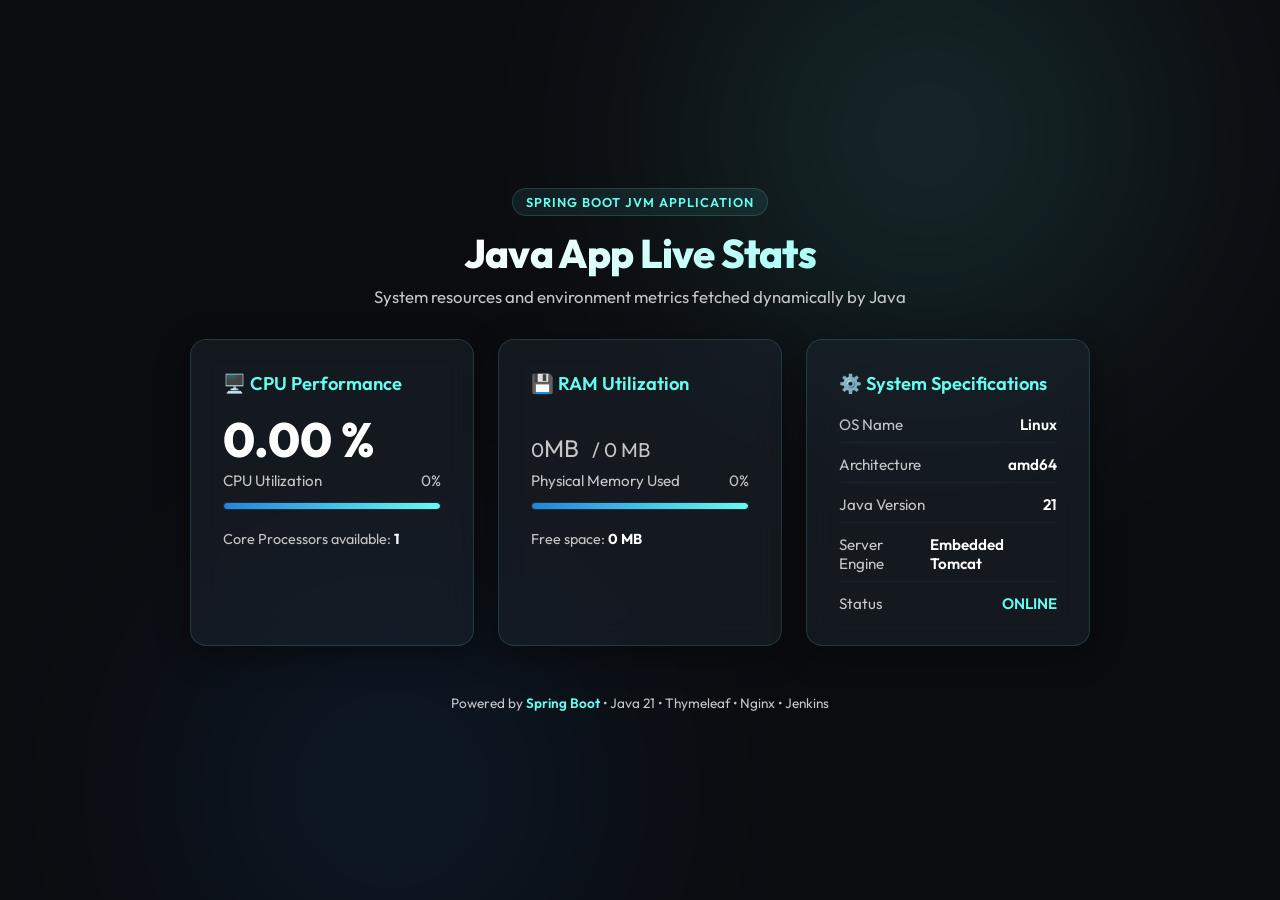
==== java-app/src/main/resources/templates/index.html @ 0e2fce05 "Add Java Spring Boot application and CI/CD config" ====
<!DOCTYPE html>
<html xmlns:th="http://www.thymeleaf.org" lang="en">
<head>
    <meta charset="UTF-8">
    <meta name="viewport" content="width=device-width, initial-scale=1.0">
    <title>Java Spring Boot Server Dashboard</title>
    <link rel="preconnect" href="https://fonts.googleapis.com">
    <link rel="preconnect" href="https://fonts.gstatic.com" crossorigin>
    <link href="https://fonts.googleapis.com/css2?family=Outfit:wght@300;400;600;800&display=swap" rel="stylesheet">
    <style>
        :root {
            --bg-color: #0b0c10;
            --card-bg: rgba(31, 40, 51, 0.45);
            --border-color: rgba(102, 252, 241, 0.15);
            --text-primary: #ffffff;
            --text-secondary: #c5c6c7;
            --accent-cyan: #66fcf1;
            --accent-blue: #45f3ff;
            --accent-alert: #ff4757;
            --shadow: 0 8px 32px 0 rgba(0, 0, 0, 0.4);
        }

        * {
            box-sizing: border-box;
            margin: 0;
            padding: 0;
        }

        body {
            background-color: var(--bg-color);
            color: var(--text-primary);
            font-family: 'Outfit', sans-serif;
            min-height: 100vh;
            display: flex;
            justify-content: center;
            align-items: center;
            padding: 2rem 1rem;
            position: relative;
            overflow-x: hidden;
        }

        /* Ambient Orbs */
        .background-glow {
            position: absolute;
            width: 100%;
            height: 100%;
            top: 0;
            left: 0;
            z-index: -1;
            overflow: hidden;
        }

        .glow-orb {
            position: absolute;
            border-radius: 50%;
            filter: blur(130px);
            opacity: 0.12;
        }

        .orb-cyan {
            width: 450px;
            height: 450px;
            background: var(--accent-cyan);
            top: -10%;
            right: 10%;
        }

        .orb-blue {
            width: 400px;
            height: 400px;
            background: #1f85de;
            bottom: -10%;
            left: 15%;
        }

        .container {
            width: 100%;
            max-width: 900px;
            display: flex;
            flex-direction: column;
            gap: 2rem;
            z-index: 1;
        }

        header {
            text-align: center;
        }

        .badge {
            display: inline-block;
            background: rgba(102, 252, 241, 0.08);
            border: 1px solid var(--border-color);
            color: var(--accent-cyan);
            padding: 0.3rem 0.8rem;
            border-radius: 100px;
            font-size: 0.8rem;
            font-weight: 600;
            text-transform: uppercase;
            letter-spacing: 0.08em;
            margin-bottom: 0.75rem;
        }

        h1 {
            font-size: 2.5rem;
            font-weight: 800;
            letter-spacing: -0.02em;
            background: linear-gradient(135deg, #ffffff 30%, var(--accent-cyan) 100%);
            -webkit-background-clip: text;
            -webkit-text-fill-color: transparent;
            margin-bottom: 0.5rem;
        }

        .subtitle {
            color: var(--text-secondary);
            font-size: 1.05rem;
        }

        /* Dashboard Grid */
        .grid {
            display: grid;
            grid-template-columns: repeat(auto-fit, minmax(280px, 1fr));
            gap: 1.5rem;
        }

        .card {
            background: var(--card-bg);
            border: 1px solid var(--border-color);
            border-radius: 16px;
            padding: 2rem;
            backdrop-filter: blur(15px);
            -webkit-backdrop-filter: blur(15px);
            box-shadow: var(--shadow);
            transition: transform 0.3s ease, border-color 0.3s ease;
        }

        .card:hover {
            transform: translateY(-4px);
            border-color: rgba(102, 252, 241, 0.4);
        }

        .card-title {
            font-size: 1.15rem;
            font-weight: 600;
            color: var(--accent-cyan);
            margin-bottom: 1.25rem;
            display: flex;
            align-items: center;
            gap: 0.5rem;
        }

        /* Metric Gauge */
        .metric {
            display: flex;
            flex-direction: column;
            gap: 0.75rem;
            margin-bottom: 1.25rem;
        }

        .metric-label {
            display: flex;
            justify-content: space-between;
            font-size: 0.95rem;
            color: var(--text-secondary);
        }

        .progress-bar-container {
            width: 100%;
            height: 8px;
            background: rgba(255, 255, 255, 0.05);
            border-radius: 10px;
            overflow: hidden;
            border: 1px solid rgba(255, 255, 255, 0.02);
        }

        .progress-bar {
            height: 100%;
            border-radius: 10px;
            background: linear-gradient(90deg, #1f85de, var(--accent-cyan));
            transition: width 1s cubic-bezier(0.4, 0, 0.2, 1);
        }

        .progress-bar.warning {
            background: linear-gradient(90deg, #f9ca24, var(--accent-alert));
        }

        .big-stat {
            font-size: 3rem;
            font-weight: 800;
            line-height: 1;
            margin-bottom: 0.5rem;
            color: #ffffff;
        }

        .big-stat span {
            font-size: 1.25rem;
            font-weight: 400;
            color: var(--text-secondary);
        }

        /* Specs list */
        .specs-list {
            list-style: none;
            display: flex;
            flex-direction: column;
            gap: 0.75rem;
        }

        .specs-list li {
            display: flex;
            justify-content: space-between;
            font-size: 0.95rem;
            padding-bottom: 0.5rem;
            border-bottom: 1px solid rgba(255, 255, 255, 0.04);
        }

        .specs-list li:last-child {
            border-bottom: none;
            padding-bottom: 0;
        }

        .specs-list span {
            color: var(--text-secondary);
        }

        .specs-list strong {
            color: var(--text-primary);
            font-weight: 600;
        }

        footer {
            text-align: center;
            color: var(--text-secondary);
            font-size: 0.85rem;
            margin-top: 1rem;
        }
        
        .footer-logo {
            color: var(--accent-cyan);
            font-weight: 600;
        }
    </style>
</head>
<body>
    <div class="background-glow">
        <div class="glow-orb orb-cyan"></div>
        <div class="glow-orb orb-blue"></div>
    </div>

    <div class="container">
        <header>
            <div class="badge">Spring Boot JVM Application</div>
            <h1>Java App Live Stats</h1>
            <p class="subtitle">System resources and environment metrics fetched dynamically by Java</p>
        </header>

        <main class="grid">
            <!-- CPU metrics -->
            <section class="card">
                <h2 class="card-title">🖥️ CPU Performance</h2>
                <div class="big-stat" th:text="${cpuLoad} + ' %'">0.00 %</div>
                <div class="metric">
                    <div class="metric-label">
                        <span>CPU Utilization</span>
                        <span th:text="${cpuLoad} + '%'">0%</span>
                    </div>
                    <div class="progress-bar-container">
                        <div class="progress-bar" th:style="'width: ' + ${cpuLoad} + '%'"></div>
                    </div>
                </div>
                <p style="color: var(--text-secondary); font-size: 0.9rem;">
                    Core Processors available: <strong th:text="${availableProcessors}" style="color: white;">1</strong>
                </p>
            </section>

            <!-- Memory Metrics -->
            <section class="card">
                <h2 class="card-title">💾 RAM Utilization</h2>
                <div class="big-stat">
                    <span th:text="${usedMemory}">0</span><span style="font-size: 1.5rem; margin-right: 4px;">MB</span>
                    <span th:text="'/ ' + ${totalMemory} + ' MB'">/ 0 MB</span>
                </div>
                <div class="metric">
                    <div class="metric-label">
                        <span>Physical Memory Used</span>
                        <span th:text="${(usedMemory * 100) / totalMemory} + '%'">0%</span>
                    </div>
                    <div class="progress-bar-container">
                        <div class="progress-bar" th:style="'width: ' + ${(usedMemory * 100) / totalMemory} + '%'"></div>
                    </div>
                </div>
                <p style="color: var(--text-secondary); font-size: 0.9rem;">
                    Free space: <strong th:text="${freeMemory} + ' MB'" style="color: white;">0 MB</strong>
                </p>
            </section>

            <!-- System Info -->
            <section class="card">
                <h2 class="card-title">⚙️ System Specifications</h2>
                <ul class="specs-list">
                    <li><span>OS Name</span> <strong th:text="${osName}">Linux</strong></li>
                    <li><span>Architecture</span> <strong th:text="${osArch}">amd64</strong></li>
                    <li><span>Java Version</span> <strong th:text="${javaVersion}">21</strong></li>
                    <li><span>Server Engine</span> <strong>Embedded Tomcat</strong></li>
                    <li><span>Status</span> <strong style="color: var(--accent-cyan);">ONLINE</strong></li>
                </ul>
            </section>
        </main>

        <footer>
            <p>Powered by <span class="footer-logo">Spring Boot</span> • Java 21 • Thymeleaf • Nginx • Jenkins</p>
        </footer>
    </div>
</body>
</html>
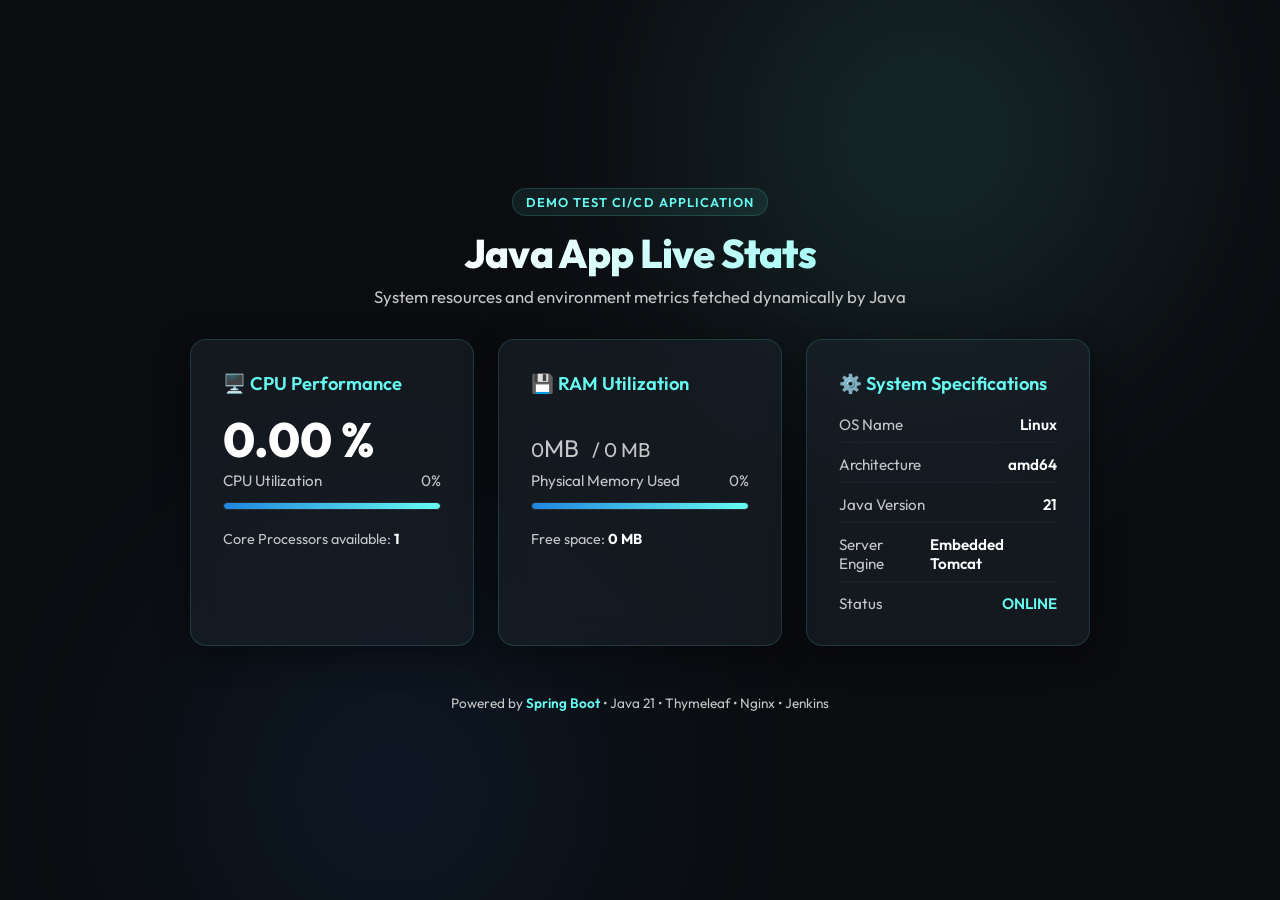
==== commit 4c94e877: "Update" ====
--- a/java-app/src/main/resources/templates/index.html
+++ b/java-app/src/main/resources/templates/index.html
@@ -1,5 +1,6 @@
 <!DOCTYPE html>
 <html xmlns:th="http://www.thymeleaf.org" lang="en">
+
 <head>
     <meta charset="UTF-8">
     <meta name="viewport" content="width=device-width, initial-scale=1.0">
@@ -233,13 +234,14 @@
             font-size: 0.85rem;
             margin-top: 1rem;
         }
-        
+
         .footer-logo {
             color: var(--accent-cyan);
             font-weight: 600;
         }
     </style>
 </head>
+
 <body>
     <div class="background-glow">
         <div class="glow-orb orb-cyan"></div>
@@ -248,7 +250,7 @@
 
     <div class="container">
         <header>
-            <div class="badge">Spring Boot JVM Application</div>
+            <div class="badge">DEMO TEST CI/CD Application</div>
             <h1>Java App Live Stats</h1>
             <p class="subtitle">System resources and environment metrics fetched dynamically by Java</p>
         </header>
@@ -285,7 +287,8 @@
                         <span th:text="${(usedMemory * 100) / totalMemory} + '%'">0%</span>
                     </div>
                     <div class="progress-bar-container">
-                        <div class="progress-bar" th:style="'width: ' + ${(usedMemory * 100) / totalMemory} + '%'"></div>
+                        <div class="progress-bar" th:style="'width: ' + ${(usedMemory * 100) / totalMemory} + '%'">
+                        </div>
                     </div>
                 </div>
                 <p style="color: var(--text-secondary); font-size: 0.9rem;">
@@ -311,4 +314,5 @@
         </footer>
     </div>
 </body>
-</html>
+
+</html>
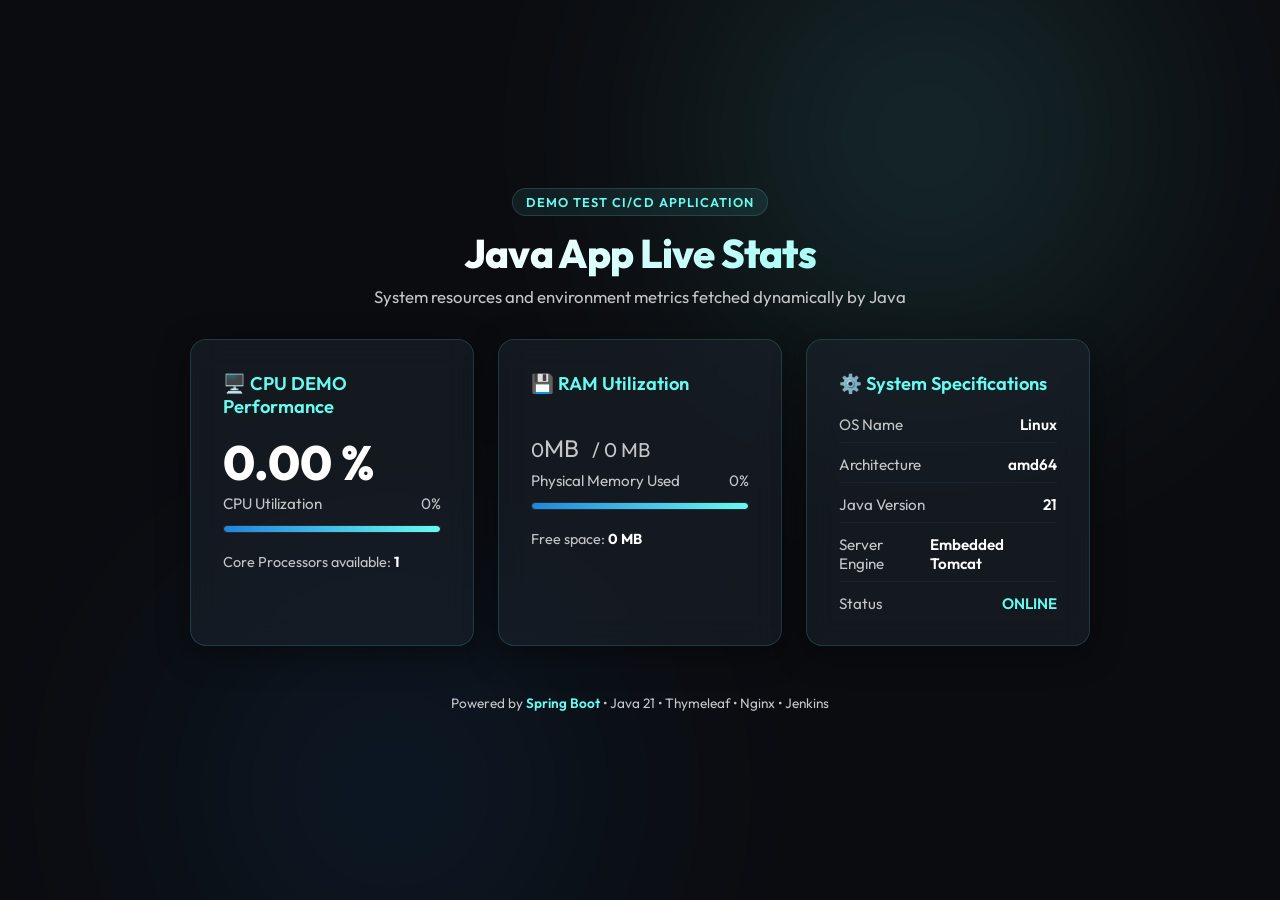
==== commit 3595c06c: "Update" ====
--- a/java-app/src/main/resources/templates/index.html
+++ b/java-app/src/main/resources/templates/index.html
@@ -258,7 +258,7 @@
         <main class="grid">
             <!-- CPU metrics -->
             <section class="card">
-                <h2 class="card-title">🖥️ CPU Performance</h2>
+                <h2 class="card-title">🖥️ CPU DEMO Performance</h2>
                 <div class="big-stat" th:text="${cpuLoad} + ' %'">0.00 %</div>
                 <div class="metric">
                     <div class="metric-label">
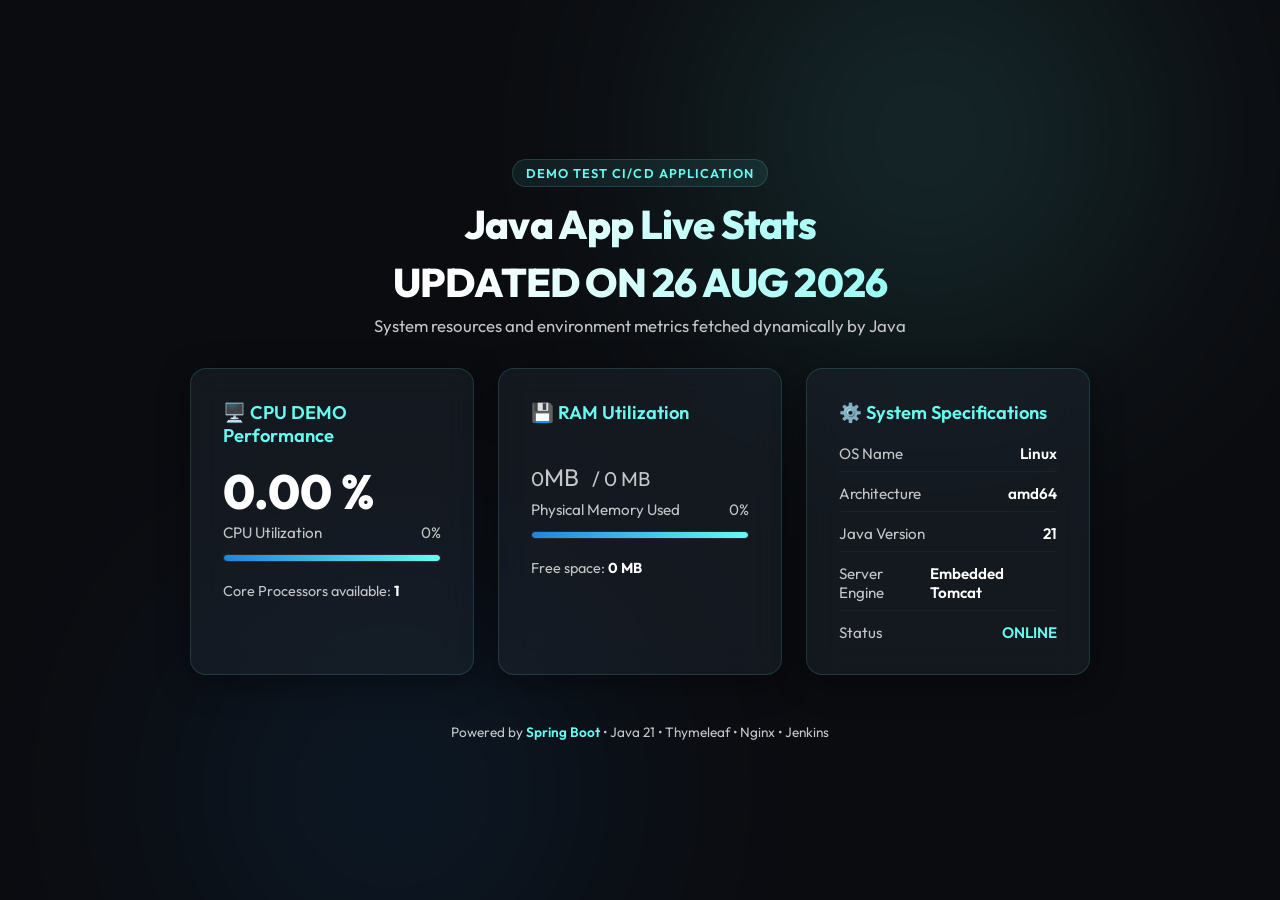
==== commit ece628f6: "committed successfully" ====
--- a/java-app/src/main/resources/templates/index.html
+++ b/java-app/src/main/resources/templates/index.html
@@ -252,6 +252,7 @@
         <header>
             <div class="badge">DEMO TEST CI/CD Application</div>
             <h1>Java App Live Stats</h1>
+            <h1>UPDATED ON 26 AUG 2026</h1>
             <p class="subtitle">System resources and environment metrics fetched dynamically by Java</p>
         </header>
 
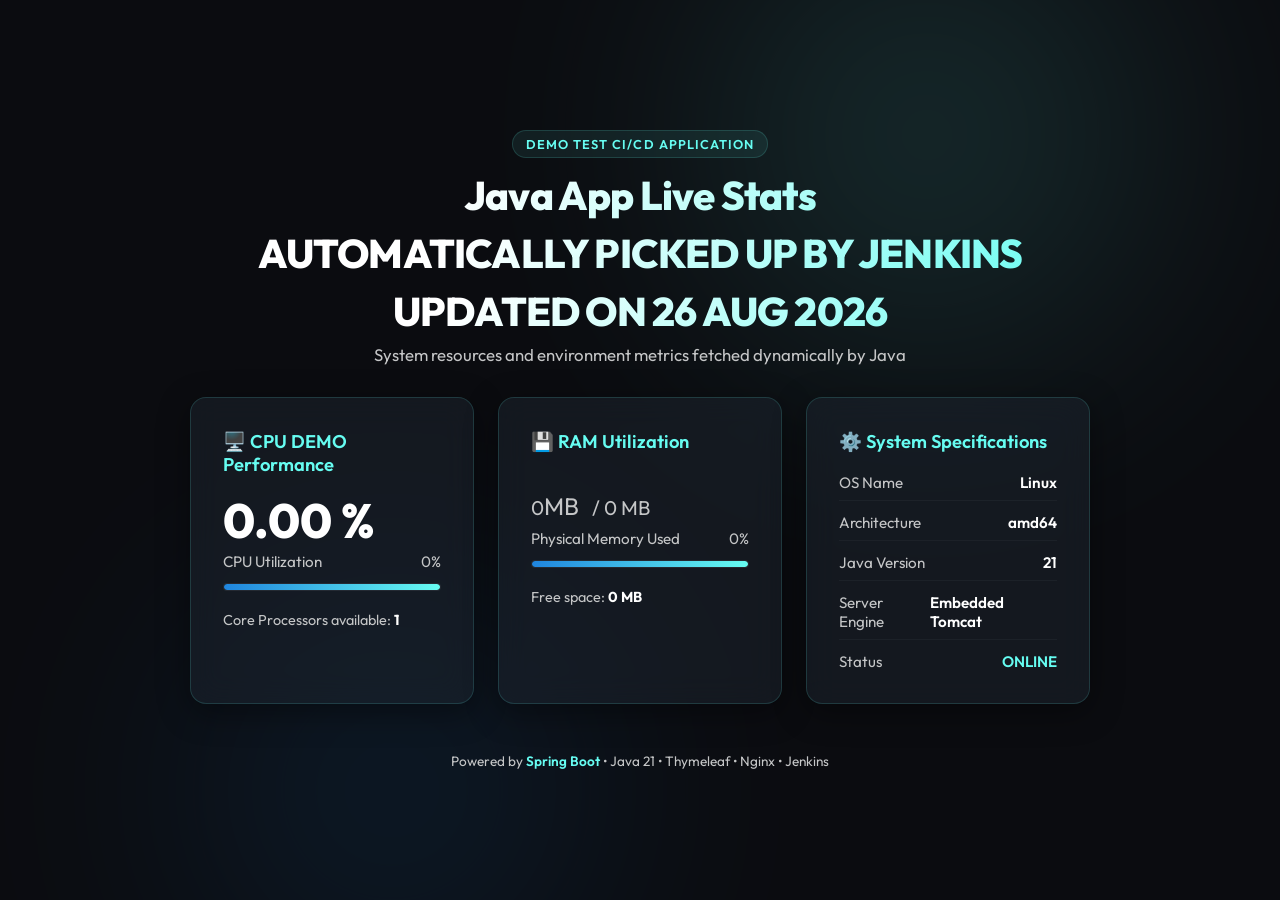
==== commit 7376c3e5: "jenkinsautocommit" ====
--- a/java-app/src/main/resources/templates/index.html
+++ b/java-app/src/main/resources/templates/index.html
@@ -252,6 +252,7 @@
         <header>
             <div class="badge">DEMO TEST CI/CD Application</div>
             <h1>Java App Live Stats</h1>
+            <h1>AUTOMATICALLY PICKED UP BY JENKINS</h1>
             <h1>UPDATED ON 26 AUG 2026</h1>
             <p class="subtitle">System resources and environment metrics fetched dynamically by Java</p>
         </header>
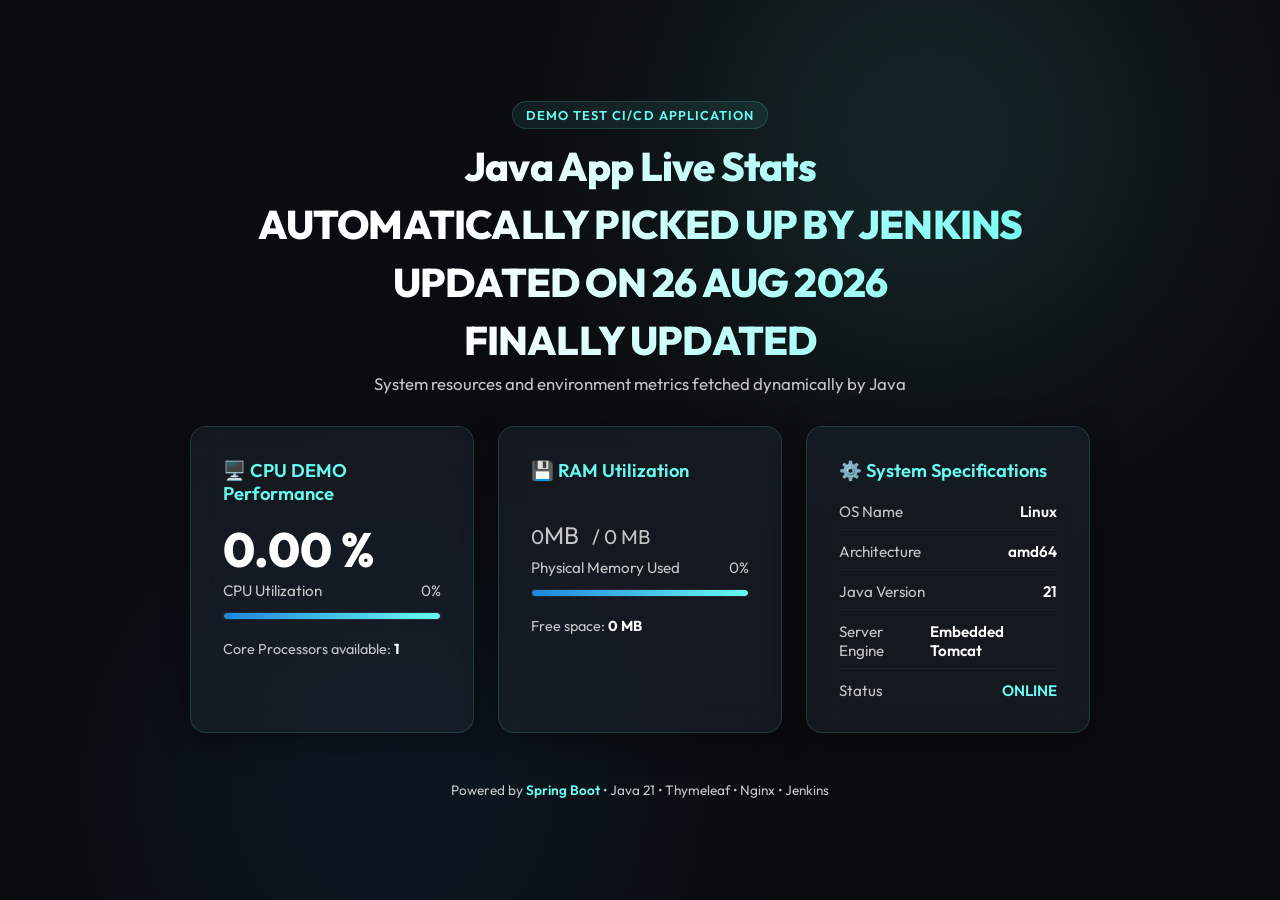
==== commit 72ca2975: "Commited final" ====
--- a/java-app/src/main/resources/templates/index.html
+++ b/java-app/src/main/resources/templates/index.html
@@ -254,6 +254,7 @@
             <h1>Java App Live Stats</h1>
             <h1>AUTOMATICALLY PICKED UP BY JENKINS</h1>
             <h1>UPDATED ON 26 AUG 2026</h1>
+            <h1>FINALLY UPDATED</h1>
             <p class="subtitle">System resources and environment metrics fetched dynamically by Java</p>
         </header>
 
